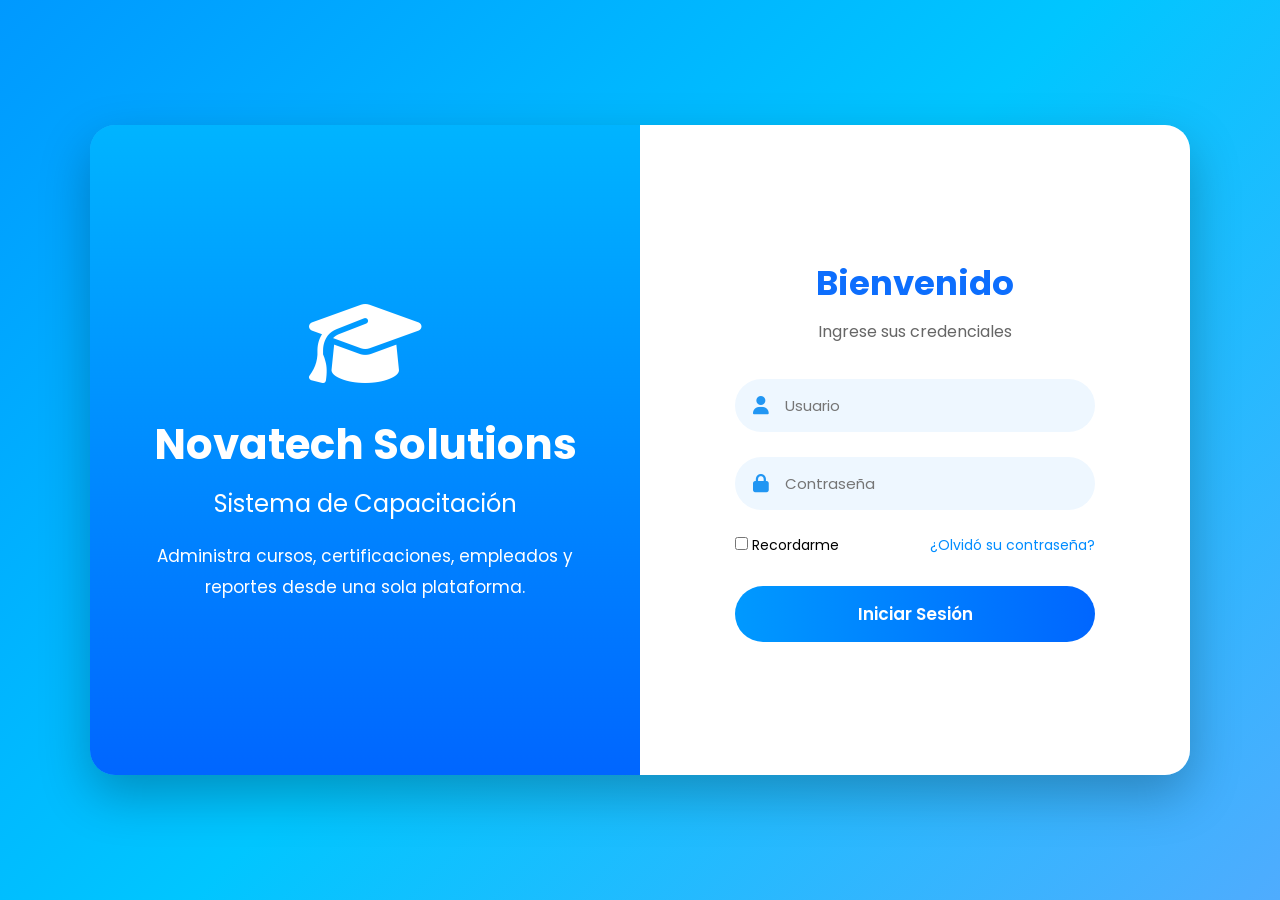
==== index.html @ fd9cde49 "Proyecto secreto xd" ====
<!DOCTYPE html>
<html lang="es">

<head>
    <meta charset="UTF-8">
    <meta name="viewport" content="width=device-width, initial-scale=1.0">

    <title>Sistema de Capacitación | Novatech Solutions</title>

    <!-- CSS -->
    <link rel="stylesheet" href="css/style.css">

    <!-- Google Fonts -->
    <link href="https://fonts.googleapis.com/css2?family=Poppins:wght@300;400;500;600;700&display=swap"
        rel="stylesheet">

    <!-- Iconos -->
    <link rel="stylesheet"
        href="https://cdnjs.cloudflare.com/ajax/libs/font-awesome/6.7.1/css/all.min.css">
</head>

<body>

    <div class="contenedor">

        <!-- Panel izquierdo -->
        <div class="lado-izquierdo">

            <div class="contenido">

                <i class="fa-solid fa-graduation-cap logo"></i>

                <h1>Novatech Solutions</h1>

                <h2>Sistema de Capacitación</h2>

                <p>
                    Administra cursos, certificaciones,
                    empleados y reportes desde una sola plataforma.
                </p>

            </div>

        </div>

        <!-- Panel derecho -->
        <div class="lado-derecho">

            <form class="login">

                <h2>Bienvenido</h2>

                <p>Ingrese sus credenciales</p>

                <div class="input-box">

                    <i class="fa-solid fa-user"></i>

                    <input
                        type="text"
                        placeholder="Usuario"
                        required>

                </div>

                <div class="input-box">

                    <i class="fa-solid fa-lock"></i>

                    <input
                        type="password"
                        placeholder="Contraseña"
                        required>

                </div>

                <div class="opciones">

                    <label>

                        <input type="checkbox">

                        Recordarme

                    </label>

                    <a href="#">¿Olvidó su contraseña?</a>

                </div>

                <button type="submit">

                    Iniciar Sesión

                </button>

            </form>

        </div>

    </div>

    <script src="js/app.js"></script>

</body>

</html>
---- css/style.css ----
/*=========================
    CONFIGURACIÓN GENERAL
==========================*/

*{
    margin:0;
    padding:0;
    box-sizing:border-box;
    font-family:'Poppins',sans-serif;
}

body{

    min-height:100vh;

    display:flex;

    justify-content:center;

    align-items:center;

    background:linear-gradient(135deg,#0099ff,#00c6ff,#4facfe);

    overflow:hidden;

}

/*=========================
      CONTENEDOR
==========================*/

.contenedor{

    width:1100px;

    height:650px;

    display:flex;

    border-radius:25px;

    overflow:hidden;

    background:rgba(255,255,255,.12);

    backdrop-filter:blur(18px);

    box-shadow:0 20px 50px rgba(0,0,0,.25);

}

/*=========================
    PANEL IZQUIERDO
==========================*/

.lado-izquierdo{

    width:50%;

    background:linear-gradient(
        180deg,
        #00b4ff,
        #008cff,
        #0066ff
    );

    color:white;

    display:flex;

    justify-content:center;

    align-items:center;

    text-align:center;

    padding:50px;

}

.logo{

    font-size:90px;

    margin-bottom:25px;

}

.lado-izquierdo h1{

    font-size:42px;

    margin-bottom:10px;

}

.lado-izquierdo h2{

    font-size:24px;

    margin-bottom:20px;

    font-weight:400;

}

.lado-izquierdo p{

    line-height:1.8;

    font-size:17px;

}

/*=========================
    PANEL DERECHO
==========================*/

.lado-derecho{

    width:50%;

    background:white;

    display:flex;

    justify-content:center;

    align-items:center;

}

/*=========================
        LOGIN
==========================*/

.login{

    width:360px;

}

.login h2{

    text-align:center;

    color:#0d6efd;

    font-size:34px;

    margin-bottom:10px;

}

.login p{

    text-align:center;

    color:#666;

    margin-bottom:35px;

}

/*=========================
      INPUTS
==========================*/

.input-box{

    position:relative;

    margin-bottom:25px;

    transition:.3s;

}

.input-box i{

    position:absolute;

    left:18px;

    top:50%;

    transform:translateY(-50%);

    color:#2196F3;

    font-size:18px;

}

.input-box input{

    width:100%;

    padding:15px 20px 15px 50px;

    border:none;

    outline:none;

    border-radius:50px;

    background:#eef7ff;

    font-size:15px;

    transition:.3s;

}

.input-box input:focus{

    background:white;

    border:2px solid #2196F3;

    box-shadow:0 0 15px rgba(0,150,255,.25);

}

/*=========================
       OPCIONES
==========================*/

.opciones{

    display:flex;

    justify-content:space-between;

    margin-bottom:30px;

    font-size:14px;

}

.opciones a{

    text-decoration:none;

    color:#008cff;

}

.opciones a:hover{

    text-decoration:underline;

}

/*=========================
      BOTÓN
==========================*/

button{

    width:100%;

    padding:15px;

    border:none;

    border-radius:50px;

    background:linear-gradient(
        90deg,
        #0099ff,
        #0066ff
    );

    color:white;

    font-size:17px;

    cursor:pointer;

    transition:.4s;

    font-weight:600;

}

button:hover{

    transform:translateY(-5px);

    box-shadow:0 15px 25px rgba(0,100,255,.35);

}

/*=========================
      RESPONSIVE
==========================*/

@media(max-width:900px){

    .contenedor{

        width:95%;

        height:auto;

        flex-direction:column;

    }

    .lado-izquierdo{

        width:100%;

        padding:50px 30px;

    }

    .lado-derecho{

        width:100%;

        padding:50px 30px;

    }

    .login{

        width:100%;

    }

}

/*=========================
    MENSAJES EMERGENTES
==========================*/

.mensaje{

    position:fixed;

    top:30px;

    right:-400px;

    color:white;

    padding:18px 30px;

    border-radius:12px;

    font-weight:600;

    transition:.5s;

    z-index:9999;

    box-shadow:0 10px 25px rgba(0,0,0,.25);

}

.mensaje.mostrar{

    right:30px;

}
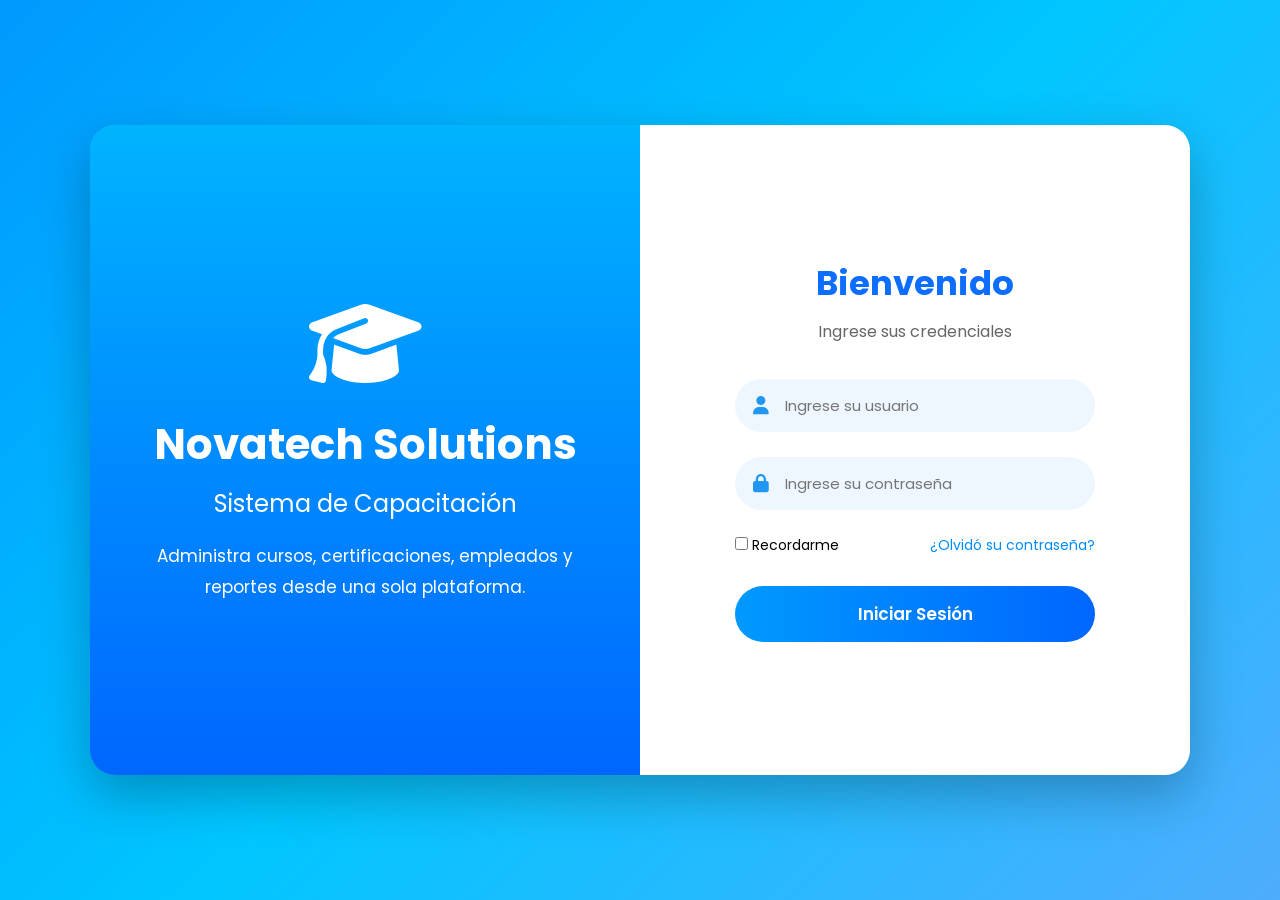
==== commit 947ef225: "Ultimas modificaciones de botones" ====
--- a/index.html
+++ b/index.html
@@ -46,7 +46,7 @@
         <!-- Panel derecho -->
         <div class="lado-derecho">
 
-            <form class="login">
+            <form class="login" id="formLogin">
 
                 <h2>Bienvenido</h2>
 
@@ -56,10 +56,7 @@
 
                     <i class="fa-solid fa-user"></i>
 
-                    <input
-                        type="text"
-                        placeholder="Usuario"
-                        required>
+<input type="text" id="usuario" name="usuario" placeholder="Ingrese su usuario" required>
 
                 </div>
 
@@ -67,10 +64,7 @@
 
                     <i class="fa-solid fa-lock"></i>
 
-                    <input
-                        type="password"
-                        placeholder="Contraseña"
-                        required>
+ <input type="password" id="password" name="password" placeholder="Ingrese su contraseña" required>
 
                 </div>
 
@@ -100,8 +94,7 @@
 
     </div>
 
-    <script src="js/app.js"></script>
-
+ <script src="js/login.js"></script>
 </body>
 
 </html>
